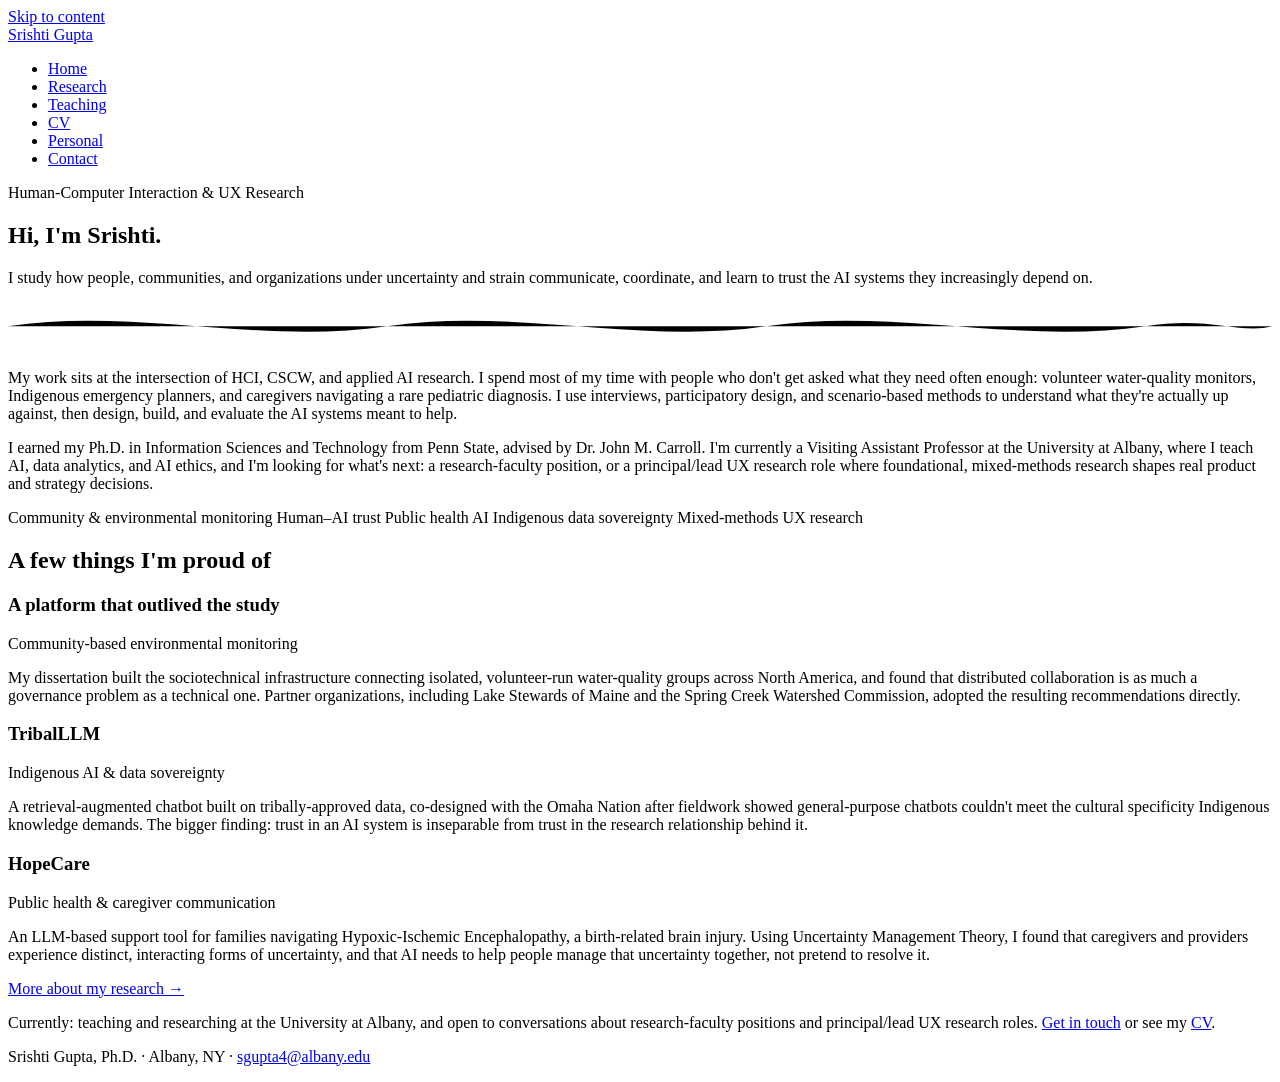
==== index.html @ f8d338bf "Add files via upload" ====
<!DOCTYPE html>
<html lang="en">
<head>
<meta charset="UTF-8">
<meta name="viewport" content="width=device-width, initial-scale=1.0">
<title>Srishti Gupta — Human-Computer Interaction Researcher</title>
<meta name="description" content="Srishti Gupta, Ph.D. — researcher studying how communities and organizations build trust and coordinate with AI under uncertainty.">
<link rel="preconnect" href="https://fonts.googleapis.com">
<link rel="preconnect" href="https://fonts.gstatic.com" crossorigin>
<link href="https://fonts.googleapis.com/css2?family=Fraunces:opsz,wght@9..144,500;9..144,700&family=Source+Serif+4:opsz,wght@8..60,400;8..60,600&family=Source+Sans+3:wght@400;600;700&display=swap" rel="stylesheet">
<link rel="stylesheet" href="assets/style.css">
</head>
<body>
<a class="skip-link" href="#main">Skip to content</a>

<header class="site-header">
  <div class="wrap">
    <a class="site-title" href="index.html">Srishti Gupta</a>
    <nav class="site-nav" aria-label="Primary">
      <ul>
        <li><a href="index.html" aria-current="page">Home</a></li>
        <li><a href="research.html">Research</a></li>
        <li><a href="teaching.html">Teaching</a></li>
        <li><a href="cv.html">CV</a></li>
        <li><a href="personal.html">Personal</a></li>
        <li><a href="contact.html">Contact</a></li>
      </ul>
    </nav>
  </div>
</header>

<main id="main">
  <div class="wrap">

    <section class="hero">
      <p class="kicker">Human-Computer Interaction &amp; UX Research</p>
      <div class="hero-body">
        <div class="hero-text">
          <h1>Hi, I'm Srishti.</h1>
          <p class="lede">I study how people, communities, and organizations under uncertainty and strain communicate, coordinate, and learn to trust the AI systems they increasingly depend on.</p>
        </div>
        <div class="hero-photo">
          <img src="assets/photo.jpg" alt="Portrait of Srishti Gupta" onerror="this.closest('.hero-photo').style.display='none'">
        </div>
      </div>

      <svg class="river" viewBox="0 0 600 22" preserveAspectRatio="none" aria-hidden="true">
        <path d="M0,11 C60,2 120,20 180,11 C240,2 300,20 360,11 C420,2 480,20 540,11 C570,6 585,15 600,11"/>
      </svg>

      <p>My work sits at the intersection of HCI, CSCW, and applied AI research. I spend most of my time with people who don't get asked what they need often enough: volunteer water-quality monitors, Indigenous emergency planners, and caregivers navigating a rare pediatric diagnosis. I use interviews, participatory design, and scenario-based methods to understand what they're actually up against, then design, build, and evaluate the AI systems meant to help.</p>

      <p>I earned my Ph.D. in Information Sciences and Technology from Penn State, advised by Dr. John M. Carroll. I'm currently a Visiting Assistant Professor at the University at Albany, where I teach AI, data analytics, and AI ethics, and I'm looking for what's next: a research-faculty position, or a principal/lead UX research role where foundational, mixed-methods research shapes real product and strategy decisions.</p>

      <div class="tags" aria-label="Research areas">
        <span class="tag">Community &amp; environmental monitoring</span>
        <span class="tag">Human&ndash;AI trust</span>
        <span class="tag">Public health AI</span>
        <span class="tag">Indigenous data sovereignty</span>
        <span class="tag">Mixed-methods UX research</span>
      </div>
    </section>

    <section>
      <h2>A few things I'm proud of</h2>

      <div class="project">
        <h3>A platform that outlived the study</h3>
        <p class="meta">Community-based environmental monitoring</p>
        <p>My dissertation built the sociotechnical infrastructure connecting isolated, volunteer-run water-quality groups across North America, and found that distributed collaboration is as much a governance problem as a technical one. Partner organizations, including Lake Stewards of Maine and the Spring Creek Watershed Commission, adopted the resulting recommendations directly.</p>
      </div>

      <div class="project">
        <h3>TribalLLM</h3>
        <p class="meta">Indigenous AI &amp; data sovereignty</p>
        <p>A retrieval-augmented chatbot built on tribally-approved data, co-designed with the Omaha Nation after fieldwork showed general-purpose chatbots couldn't meet the cultural specificity Indigenous knowledge demands. The bigger finding: trust in an AI system is inseparable from trust in the research relationship behind it.</p>
      </div>

      <div class="project">
        <h3>HopeCare</h3>
        <p class="meta">Public health &amp; caregiver communication</p>
        <p>An LLM-based support tool for families navigating Hypoxic-Ischemic Encephalopathy, a birth-related brain injury. Using Uncertainty Management Theory, I found that caregivers and providers experience distinct, interacting forms of uncertainty, and that AI needs to help people manage that uncertainty together, not pretend to resolve it.</p>
      </div>

      <p><a href="research.html">More about my research →</a></p>
    </section>

    <section class="callout">
      <p style="margin:0;">Currently: teaching and researching at the University at Albany, and open to conversations about research-faculty positions and principal/lead UX research roles. <a href="contact.html">Get in touch</a> or see my <a href="cv.html">CV</a>.</p>
    </section>

  </div>
</main>

<footer class="site-footer">
  <div class="wrap">
    <p>Srishti Gupta, Ph.D. · Albany, NY · <a href="mailto:sgupta4@albany.edu">sgupta4@albany.edu</a></p>
  </div>
</footer>

</body>
</html>
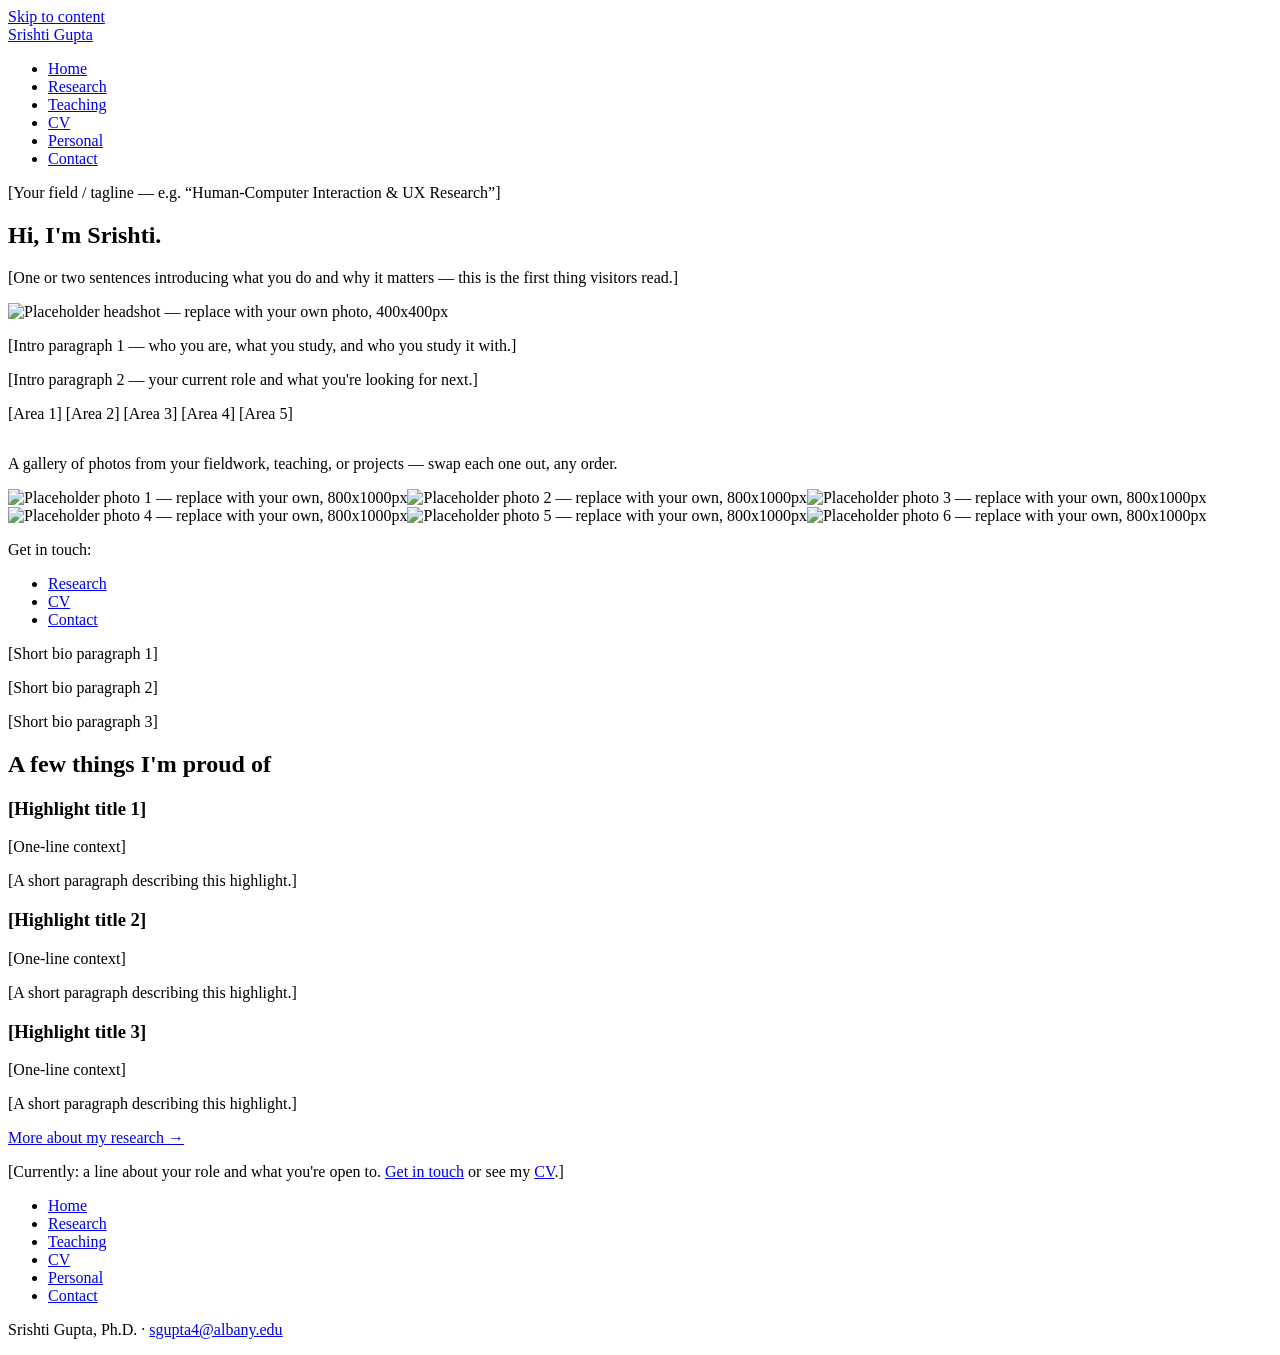
==== commit 49b78549: "Add files via upload" ====
--- a/index.html
+++ b/index.html
@@ -4,26 +4,26 @@
 <meta charset="UTF-8">
 <meta name="viewport" content="width=device-width, initial-scale=1.0">
 <title>Srishti Gupta — Human-Computer Interaction Researcher</title>
-<meta name="description" content="Srishti Gupta, Ph.D. — researcher studying how communities and organizations build trust and coordinate with AI under uncertainty.">
+<meta name="description" content="Srishti Gupta, Ph.D. — personal site.">
 <link rel="preconnect" href="https://fonts.googleapis.com">
 <link rel="preconnect" href="https://fonts.gstatic.com" crossorigin>
-<link href="https://fonts.googleapis.com/css2?family=Fraunces:opsz,wght@9..144,500;9..144,700&family=Source+Serif+4:opsz,wght@8..60,400;8..60,600&family=Source+Sans+3:wght@400;600;700&display=swap" rel="stylesheet">
+<link href="https://fonts.googleapis.com/css2?family=Newsreader:ital,wght@0,400;0,500;0,600;0,700;1,400;1,500;1,600&display=swap" rel="stylesheet">
 <link rel="stylesheet" href="assets/style.css">
 </head>
 <body>
 <a class="skip-link" href="#main">Skip to content</a>
 
 <header class="site-header">
-  <div class="wrap">
+  <div class="wrap-wide">
     <a class="site-title" href="index.html">Srishti Gupta</a>
     <nav class="site-nav" aria-label="Primary">
       <ul>
         <li><a href="index.html" aria-current="page">Home</a></li>
-        <li><a href="research.html">Research</a></li>
-        <li><a href="teaching.html">Teaching</a></li>
-        <li><a href="cv.html">CV</a></li>
-        <li><a href="personal.html">Personal</a></li>
-        <li><a href="contact.html">Contact</a></li>
+        <li><a href="research.html" >Research</a></li>
+        <li><a href="teaching.html" >Teaching</a></li>
+        <li><a href="cv.html" >CV</a></li>
+        <li><a href="personal.html" >Personal</a></li>
+        <li><a href="contact.html" >Contact</a></li>
       </ul>
     </nav>
   </div>
@@ -32,70 +32,103 @@
 <main id="main">
   <div class="wrap">
 
-    <section class="hero">
-      <p class="kicker">Human-Computer Interaction &amp; UX Research</p>
-      <div class="hero-body">
-        <div class="hero-text">
-          <h1>Hi, I'm Srishti.</h1>
-          <p class="lede">I study how people, communities, and organizations under uncertainty and strain communicate, coordinate, and learn to trust the AI systems they increasingly depend on.</p>
-        </div>
-        <div class="hero-photo">
-          <img src="assets/photo.jpg" alt="Portrait of Srishti Gupta" onerror="this.closest('.hero-photo').style.display='none'">
-        </div>
-      </div>
+<section class="hero">
+  <p class="kicker placeholder-text">[Your field / tagline &mdash; e.g. &ldquo;Human-Computer Interaction &amp; UX Research&rdquo;]</p>
+  <div class="hero-body">
+    <div class="hero-text">
+      <h1>Hi, I'm Srishti.</h1>
+      <p class="lede placeholder-text">[One or two sentences introducing what you do and why it matters &mdash; this is the first thing visitors read.]</p>
+    </div>
+    <div class="hero-photo">
+      <img src="assets/images/placeholder-headshot.jpg" width="148" height="148" alt="Placeholder headshot — replace with your own photo, 400x400px" style="width:100%;height:100%;object-fit:cover;">
+    </div>
+  </div>
+</section>
 
-      <svg class="river" viewBox="0 0 600 22" preserveAspectRatio="none" aria-hidden="true">
-        <path d="M0,11 C60,2 120,20 180,11 C240,2 300,20 360,11 C420,2 480,20 540,11 C570,6 585,15 600,11"/>
-      </svg>
+<section>
+  <p class="placeholder-text">[Intro paragraph 1 &mdash; who you are, what you study, and who you study it with.]</p>
+  <p class="placeholder-text">[Intro paragraph 2 &mdash; your current role and what you're looking for next.]</p>
 
-      <p>My work sits at the intersection of HCI, CSCW, and applied AI research. I spend most of my time with people who don't get asked what they need often enough: volunteer water-quality monitors, Indigenous emergency planners, and caregivers navigating a rare pediatric diagnosis. I use interviews, participatory design, and scenario-based methods to understand what they're actually up against, then design, build, and evaluate the AI systems meant to help.</p>
+  <div class="tags" aria-label="Research areas">
+    <span class="tag">[Area 1]</span>
+    <span class="tag">[Area 2]</span>
+    <span class="tag">[Area 3]</span>
+    <span class="tag">[Area 4]</span>
+    <span class="tag">[Area 5]</span>
+  </div>
+</section>
 
-      <p>I earned my Ph.D. in Information Sciences and Technology from Penn State, advised by Dr. John M. Carroll. I'm currently a Visiting Assistant Professor at the University at Albany, where I teach AI, data analytics, and AI ethics, and I'm looking for what's next: a research-faculty position, or a principal/lead UX research role where foundational, mixed-methods research shapes real product and strategy decisions.</p>
+<section>
+  <p class="placeholder-text" style="margin-top:2rem;">A gallery of photos from your fieldwork, teaching, or projects &mdash; swap each one out, any order.</p>
+  <div class="gallery">
+    <img src="assets/images/placeholder-gallery-1.jpg" width="800" height="1000" alt="Placeholder photo 1 — replace with your own, 800x1000px"><img src="assets/images/placeholder-gallery-2.jpg" width="800" height="1000" alt="Placeholder photo 2 — replace with your own, 800x1000px"><img src="assets/images/placeholder-gallery-3.jpg" width="800" height="1000" alt="Placeholder photo 3 — replace with your own, 800x1000px"><img src="assets/images/placeholder-gallery-4.jpg" width="800" height="1000" alt="Placeholder photo 4 — replace with your own, 800x1000px"><img src="assets/images/placeholder-gallery-5.jpg" width="800" height="1000" alt="Placeholder photo 5 — replace with your own, 800x1000px"><img src="assets/images/placeholder-gallery-6.jpg" width="800" height="1000" alt="Placeholder photo 6 — replace with your own, 800x1000px">
+  </div>
+</section>
 
-      <div class="tags" aria-label="Research areas">
-        <span class="tag">Community &amp; environmental monitoring</span>
-        <span class="tag">Human&ndash;AI trust</span>
-        <span class="tag">Public health AI</span>
-        <span class="tag">Indigenous data sovereignty</span>
-        <span class="tag">Mixed-methods UX research</span>
-      </div>
-    </section>
+<section class="split">
+  <div>
+    <p class="label">Get in touch:</p>
+    <nav aria-label="Quick links">
+      <ul>
+        <li><a href="research.html">Research</a></li>
+        <li><a href="cv.html">CV</a></li>
+        <li><a href="contact.html">Contact</a></li>
+      </ul>
+    </nav>
+  </div>
+  <div>
+    <p class="placeholder-text">[Short bio paragraph 1]</p>
+    <p class="placeholder-text">[Short bio paragraph 2]</p>
+    <p class="placeholder-text">[Short bio paragraph 3]</p>
+  </div>
+</section>
 
-    <section>
-      <h2>A few things I'm proud of</h2>
+<section>
+  <h2>A few things I'm proud of</h2>
 
-      <div class="project">
-        <h3>A platform that outlived the study</h3>
-        <p class="meta">Community-based environmental monitoring</p>
-        <p>My dissertation built the sociotechnical infrastructure connecting isolated, volunteer-run water-quality groups across North America, and found that distributed collaboration is as much a governance problem as a technical one. Partner organizations, including Lake Stewards of Maine and the Spring Creek Watershed Commission, adopted the resulting recommendations directly.</p>
-      </div>
+  <div class="project">
+    <h3 class="placeholder-text">[Highlight title 1]</h3>
+    <p class="meta placeholder-text">[One-line context]</p>
+    <p class="placeholder-text">[A short paragraph describing this highlight.]</p>
+  </div>
 
-      <div class="project">
-        <h3>TribalLLM</h3>
-        <p class="meta">Indigenous AI &amp; data sovereignty</p>
-        <p>A retrieval-augmented chatbot built on tribally-approved data, co-designed with the Omaha Nation after fieldwork showed general-purpose chatbots couldn't meet the cultural specificity Indigenous knowledge demands. The bigger finding: trust in an AI system is inseparable from trust in the research relationship behind it.</p>
-      </div>
+  <div class="project">
+    <h3 class="placeholder-text">[Highlight title 2]</h3>
+    <p class="meta placeholder-text">[One-line context]</p>
+    <p class="placeholder-text">[A short paragraph describing this highlight.]</p>
+  </div>
 
-      <div class="project">
-        <h3>HopeCare</h3>
-        <p class="meta">Public health &amp; caregiver communication</p>
-        <p>An LLM-based support tool for families navigating Hypoxic-Ischemic Encephalopathy, a birth-related brain injury. Using Uncertainty Management Theory, I found that caregivers and providers experience distinct, interacting forms of uncertainty, and that AI needs to help people manage that uncertainty together, not pretend to resolve it.</p>
-      </div>
+  <div class="project">
+    <h3 class="placeholder-text">[Highlight title 3]</h3>
+    <p class="meta placeholder-text">[One-line context]</p>
+    <p class="placeholder-text">[A short paragraph describing this highlight.]</p>
+  </div>
 
-      <p><a href="research.html">More about my research →</a></p>
-    </section>
+  <p><a href="research.html">More about my research &rarr;</a></p>
+</section>
 
-    <section class="callout">
-      <p style="margin:0;">Currently: teaching and researching at the University at Albany, and open to conversations about research-faculty positions and principal/lead UX research roles. <a href="contact.html">Get in touch</a> or see my <a href="cv.html">CV</a>.</p>
-    </section>
+<section class="callout">
+  <p class="placeholder-text" style="margin:0;">[Currently: a line about your role and what you're open to. <a href="contact.html">Get in touch</a> or see my <a href="cv.html">CV</a>.]</p>
+</section>
 
   </div>
 </main>
 
 <footer class="site-footer">
-  <div class="wrap">
-    <p>Srishti Gupta, Ph.D. · Albany, NY · <a href="mailto:sgupta4@albany.edu">sgupta4@albany.edu</a></p>
+  <div class="wrap-wide">
+    <nav aria-label="Footer">
+      <ul>
+        <li><a href="index.html">Home</a></li>
+        <li><a href="research.html">Research</a></li>
+        <li><a href="teaching.html">Teaching</a></li>
+        <li><a href="cv.html">CV</a></li>
+        <li><a href="personal.html">Personal</a></li>
+        <li><a href="contact.html">Contact</a></li>
+      </ul>
+    </nav>
+    <p class="credit">Srishti Gupta, Ph.D. &middot; <a href="mailto:sgupta4@albany.edu">sgupta4@albany.edu</a></p>
   </div>
+  <div class="stripe" aria-hidden="true"><span></span><span></span><span></span><span></span><span></span><span></span></div>
 </footer>
 
 </body>
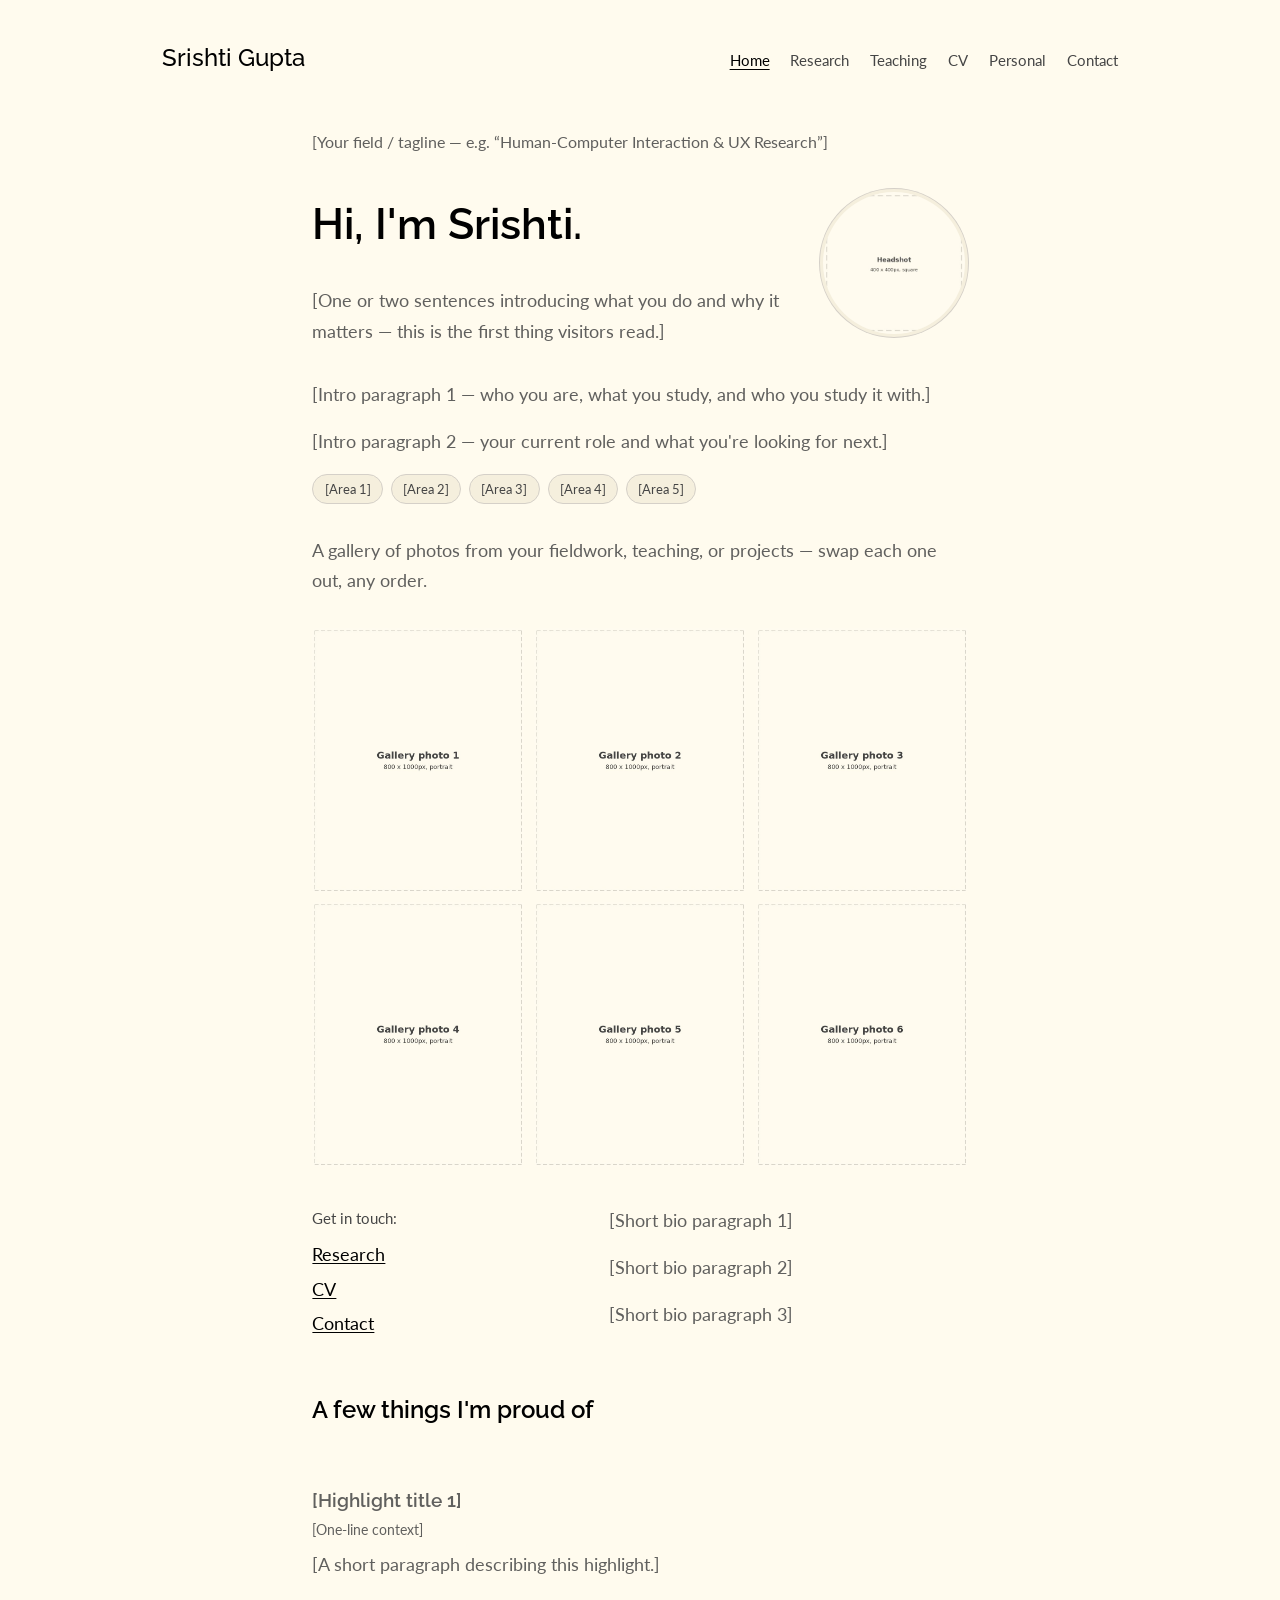
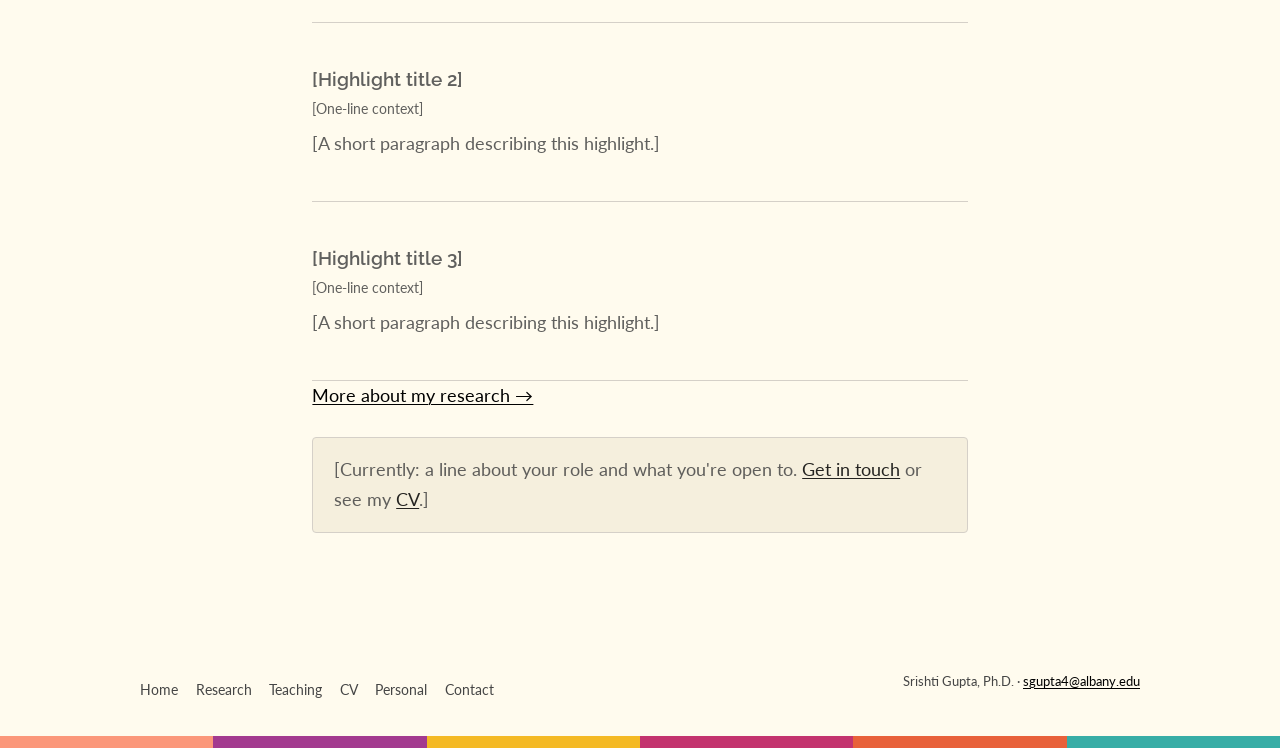
==== commit 7f97c268: "Add files via upload" ====
--- a/index.html
+++ b/index.html
@@ -7,7 +7,7 @@
 <meta name="description" content="Srishti Gupta, Ph.D. — personal site.">
 <link rel="preconnect" href="https://fonts.googleapis.com">
 <link rel="preconnect" href="https://fonts.gstatic.com" crossorigin>
-<link href="https://fonts.googleapis.com/css2?family=Newsreader:ital,wght@0,400;0,500;0,600;0,700;1,400;1,500;1,600&display=swap" rel="stylesheet">
+<link href="https://fonts.googleapis.com/css2?family=Lato:wght@400;700&family=Raleway:wght@500;600;700&display=swap" rel="stylesheet">
 <link rel="stylesheet" href="assets/style.css">
 </head>
 <body>
--- a/assets/style.css
+++ b/assets/style.css
@@ -0,0 +1,284 @@
+/* ---------------------------------------------------------
+   Srishti Gupta — personal site
+   Styled after the "Kigen" WordPress.com theme:
+   cream background, black/charcoal ink, Newsreader serif,
+   a narrow reading column, and a six-color striped rule
+   as the signature footer flourish.
+--------------------------------------------------------- */
+
+:root {
+  --cream: #fffbee;
+  --cream-raised: #f5efdd;
+  --ink: #454545;
+  --black: #000000;
+  --tan: #d5d0c8;
+  --focus: #a33a8f;
+  --content-width: 700px;
+  --wide-width: 1000px;
+}
+
+@media (prefers-color-scheme: dark) {
+  :root {
+    --cream: #1c1a15;
+    --cream-raised: #26221b;
+    --ink: #d9d3c4;
+    --black: #fdf8ec;
+    --tan: #47412f;
+    --focus: #e08fce;
+  }
+}
+
+* { box-sizing: border-box; }
+html { scroll-behavior: smooth; }
+
+body {
+  margin: 0;
+  background: var(--cream);
+  color: var(--ink);
+  font-family: "Lato", Arial, Helvetica, sans-serif;
+  font-size: 18px;
+  line-height: 1.65;
+  -webkit-font-smoothing: antialiased;
+}
+
+a { color: var(--black); text-decoration-underline; text-decoration-thickness: 0.5px; text-underline-offset: 2px; }
+a:hover { color: var(--focus); }
+a:focus-visible, button:focus-visible {
+  outline: 3px solid var(--focus);
+  outline-offset: 2px;
+}
+
+.skip-link {
+  position: absolute;
+  left: -9999px;
+  top: 0;
+  background: var(--black);
+  color: var(--cream);
+  padding: 0.6rem 1rem;
+  z-index: 100;
+}
+.skip-link:focus { left: 1rem; top: 1rem; }
+
+h1, h2, h3, h4 {
+  font-family: "Raleway", Arial, Helvetica, sans-serif;
+  font-weight: 600;
+  color: var(--black);
+  line-height: 1.2;
+}
+
+h1 { font-size: clamp(2rem, 5vw, 2.7rem); font-weight: 600; }
+h2 { font-size: 1.5rem; margin-top: 3rem; font-weight: 600; }
+h3 { font-size: 1.2rem; margin-bottom: 0.3rem; font-weight: 600; }
+
+p { margin: 0 0 1.1rem; }
+
+.wrap { max-width: var(--content-width); margin: 0 auto; padding: 0 1.4rem; }
+.wrap-wide { max-width: var(--wide-width); margin: 0 auto; padding: 0 1.4rem; }
+
+/* ---------- Header ---------- */
+header.site-header { padding: 2.4rem 0 1.6rem; }
+.site-header .wrap-wide {
+  display: flex;
+  align-items: baseline;
+  justify-content: space-between;
+  flex-wrap: wrap;
+  gap: 0.6rem 1.4rem;
+}
+.site-title {
+  font-family: "Raleway", Arial, Helvetica, sans-serif;
+  font-weight: 500;
+  font-size: 1.5rem;
+  text-decoration: none;
+  color: var(--black);
+}
+.site-title:hover { color: var(--focus); }
+
+nav.site-nav { font-size: 0.95rem; }
+nav.site-nav ul {
+  list-style: none;
+  display: flex;
+  flex-wrap: wrap;
+  gap: 1.3rem;
+  margin: 0;
+  padding: 0;
+}
+nav.site-nav a {
+  text-decoration: none;
+  color: var(--ink);
+}
+nav.site-nav a:hover,
+nav.site-nav a[aria-current="page"] {
+  color: var(--black);
+  text-decoration: underline;
+  text-decoration-thickness: 0.5px;
+  text-underline-offset: 3px;
+}
+
+/* ---------- Hero ---------- */
+.hero { padding: 1.6rem 0 1rem; }
+.hero .kicker {
+  font-size: 1rem;
+  color: var(--ink);
+  margin-bottom: 0.4rem;
+}
+.hero-body { display: flex; gap: 2rem; align-items: center; flex-wrap: wrap-reverse; }
+.hero-text { flex: 1 1 380px; }
+.hero-photo {
+  flex: 0 0 auto;
+  width: 148px; height: 148px;
+  border-radius: 50%;
+  overflow: hidden;
+  border: 3px solid var(--cream-raised);
+  box-shadow: 0 0 0 1px var(--tan);
+  background: var(--cream-raised);
+}
+.hero-photo img { width: 100%; height: 100%; object-fit: cover; display: block; }
+.lede { font-size: 1.15rem; color: var(--ink); }
+
+/* ---------- Placeholder callouts ---------- */
+.placeholder-text {
+  color: var(--ink);
+  opacity: 0.85;
+}
+.placeholder-img {
+  display: block;
+  width: 100%;
+  height: auto;
+  border-radius: 4px;
+}
+figure.ph {
+  margin: 1.6rem 0;
+}
+figure.ph figcaption {
+  font-size: 0.85rem;
+  color: var(--ink);
+  margin-top: 0.4rem;
+  opacity: 0.8;
+}
+
+/* ---------- Image gallery (home page, Kigen signature) ---------- */
+.gallery {
+  display: grid;
+  grid-template-columns: repeat(3, 1fr);
+  gap: 0.6rem;
+  margin: 2rem 0;
+}
+.gallery img { width: 100%; height: 100%; object-fit: cover; display: block; border-radius: 3px; }
+@media (max-width: 640px) {
+  .gallery { grid-template-columns: repeat(2, 1fr); }
+}
+
+/* ---------- Two-column "get in touch / bio" block ---------- */
+.split {
+  display: grid;
+  grid-template-columns: 1fr 1.4fr;
+  gap: 2.5rem;
+  margin: 2.4rem 0;
+}
+@media (max-width: 640px) {
+  .split { grid-template-columns: 1fr; }
+}
+.split .label { font-size: 0.95rem; margin-bottom: 0.6rem; }
+.split nav ul { list-style: none; margin: 0; padding: 0; }
+.split nav li { margin-bottom: 0.3rem; }
+
+/* ---------- Sections / cards ---------- */
+main { padding-bottom: 3rem; }
+
+.tags { display: flex; flex-wrap: wrap; gap: 0.5rem; margin: 1rem 0 0.4rem; }
+.tag {
+  font-size: 0.82rem;
+  color: var(--ink);
+  background: var(--cream-raised);
+  border: 1px solid var(--tan);
+  padding: 0.2rem 0.7rem;
+  border-radius: 999px;
+}
+
+.project { padding: 1.6rem 0; border-bottom: 1px solid var(--tan); }
+.project:last-child { border-bottom: none; }
+.project h3 { margin-bottom: 0.35rem; }
+.project .meta { font-size: 0.9rem; color: var(--ink); margin-bottom: 0.5rem; }
+
+.paper-links { list-style: none; padding: 0; margin: 0.7rem 0 0; font-size: 0.92rem; }
+.paper-links li { padding: 0.35rem 0; color: var(--ink); }
+.paper-links .venue { color: var(--ink); opacity: 0.75; }
+
+.callout {
+  background: var(--cream-raised);
+  border: 1px solid var(--tan);
+  padding: 1.1rem 1.3rem;
+  border-radius: 4px;
+  margin: 1.6rem 0;
+}
+
+.btn {
+  display: inline-block;
+  font-weight: 600;
+  font-size: 0.95rem;
+  text-decoration: none;
+  color: var(--cream);
+  background: var(--black);
+  padding: 0.6rem 1.3rem;
+  border-radius: 3px;
+  border: 1px solid var(--black);
+}
+.btn:hover { background: var(--focus); border-color: var(--focus); color: var(--cream); }
+.btn.secondary { background: transparent; color: var(--black); border: 1px solid var(--black); }
+.btn.secondary:hover { color: var(--cream); background: var(--black); }
+
+.timeline-item {
+  display: grid;
+  grid-template-columns: 140px 1fr;
+  gap: 0.4rem 1.2rem;
+  padding: 1rem 0;
+  border-bottom: 1px solid var(--tan);
+}
+.timeline-item:last-child { border-bottom: none; }
+.timeline-item .when { font-size: 0.88rem; color: var(--ink); }
+@media (max-width: 540px) { .timeline-item { grid-template-columns: 1fr; } }
+
+/* ---------- Footer ---------- */
+footer.site-footer { padding: 2.4rem 0 0; }
+footer.site-footer .wrap-wide {
+  display: flex;
+  justify-content: space-between;
+  align-items: center;
+  flex-wrap: wrap;
+  gap: 0.6rem 1.4rem;
+  padding: 1.6rem 0;
+}
+footer.site-footer nav ul {
+  list-style: none;
+  display: flex;
+  flex-wrap: wrap;
+  gap: 1.1rem;
+  margin: 0; padding: 0;
+  font-size: 0.85rem;
+}
+footer.site-footer nav a { color: var(--ink); text-decoration: none; }
+footer.site-footer nav a:hover { color: var(--black); text-decoration: underline; }
+footer.site-footer .credit { font-size: 0.82rem; color: var(--ink); }
+
+.stripe {
+  display: flex;
+  width: 100%;
+  height: 12px;
+}
+.stripe span { flex: 1 1 0; height: 100%; }
+.stripe span:nth-child(1) { background: #fb977a; }
+.stripe span:nth-child(2) { background: #a33a8f; }
+.stripe span:nth-child(3) { background: #f4b924; }
+.stripe span:nth-child(4) { background: #c3336e; }
+.stripe span:nth-child(5) { background: #e8613a; }
+.stripe span:nth-child(6) { background: #38ada6; }
+
+.scaffold-note {
+  background: var(--cream-raised);
+  border: 1px dashed var(--tan);
+  padding: 0.9rem 1.1rem;
+  border-radius: 4px;
+  font-size: 0.92rem;
+  color: var(--ink);
+  margin-bottom: 2rem;
+}
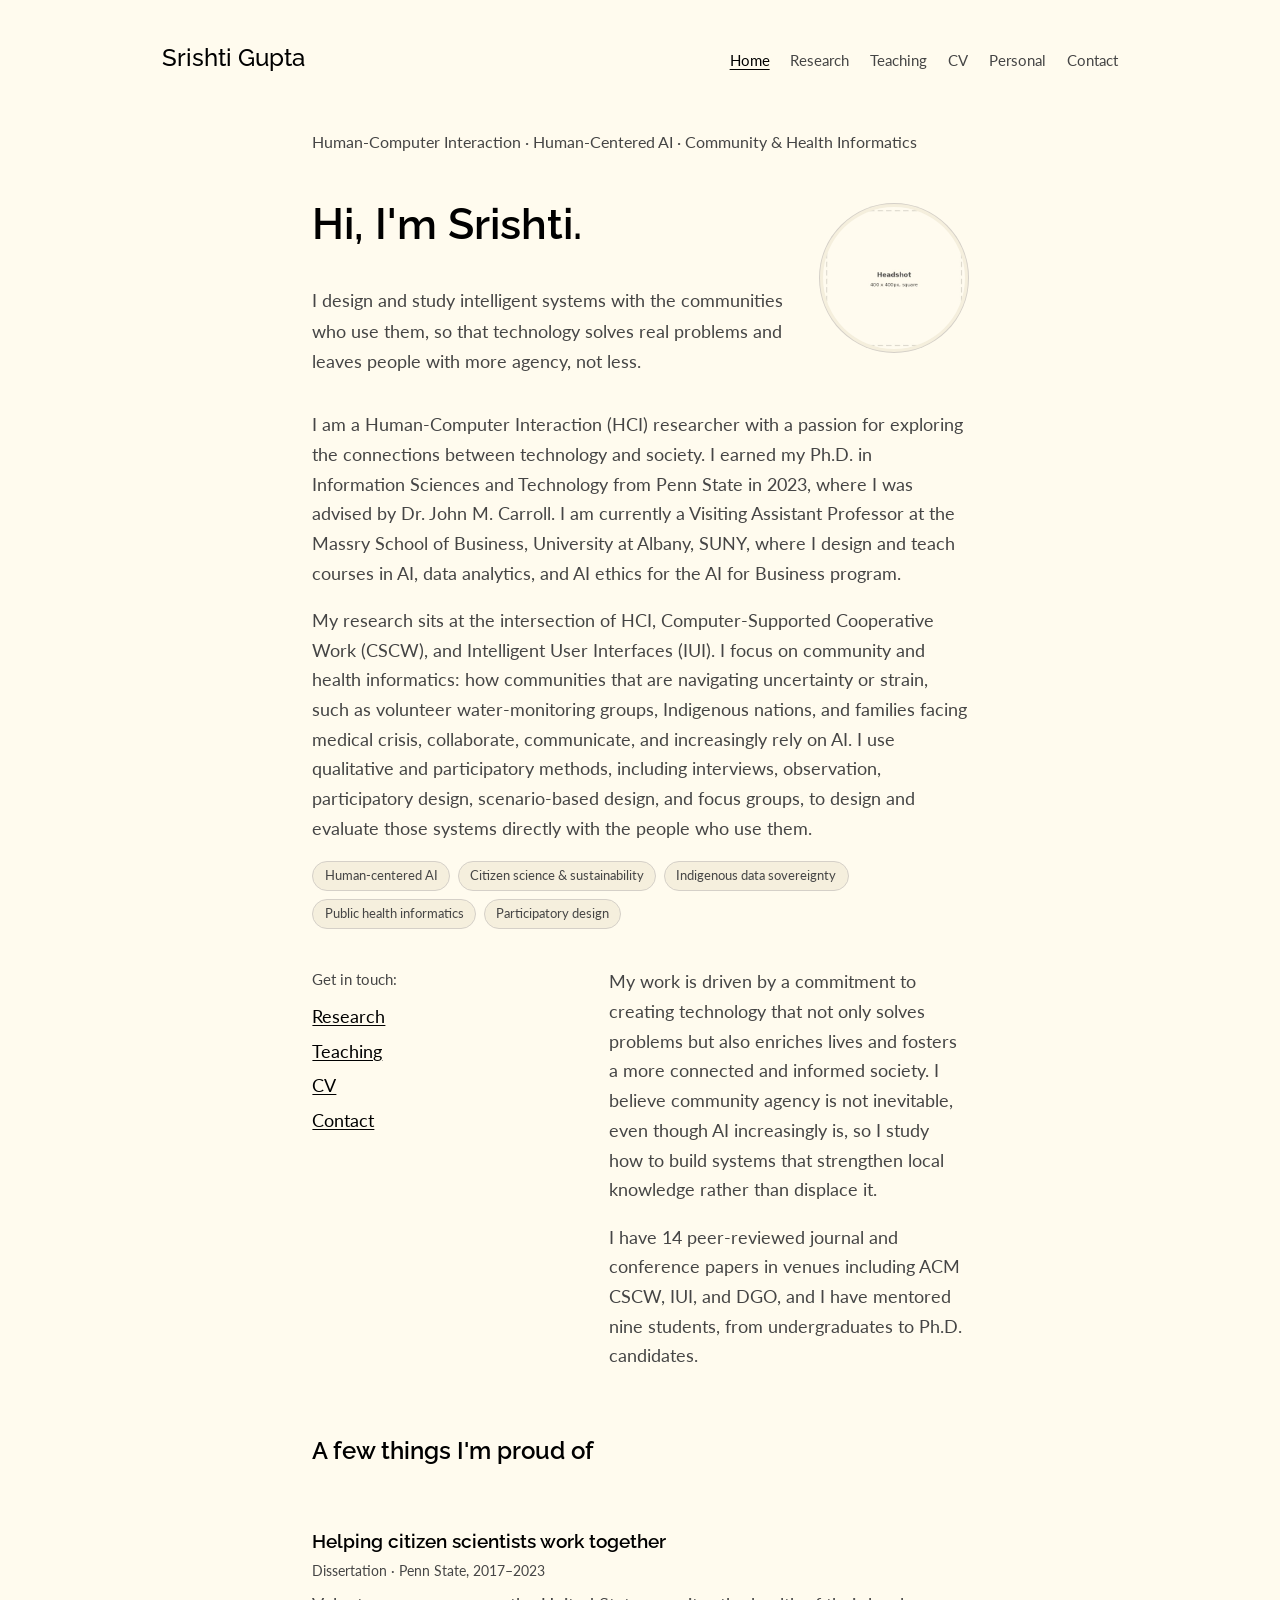
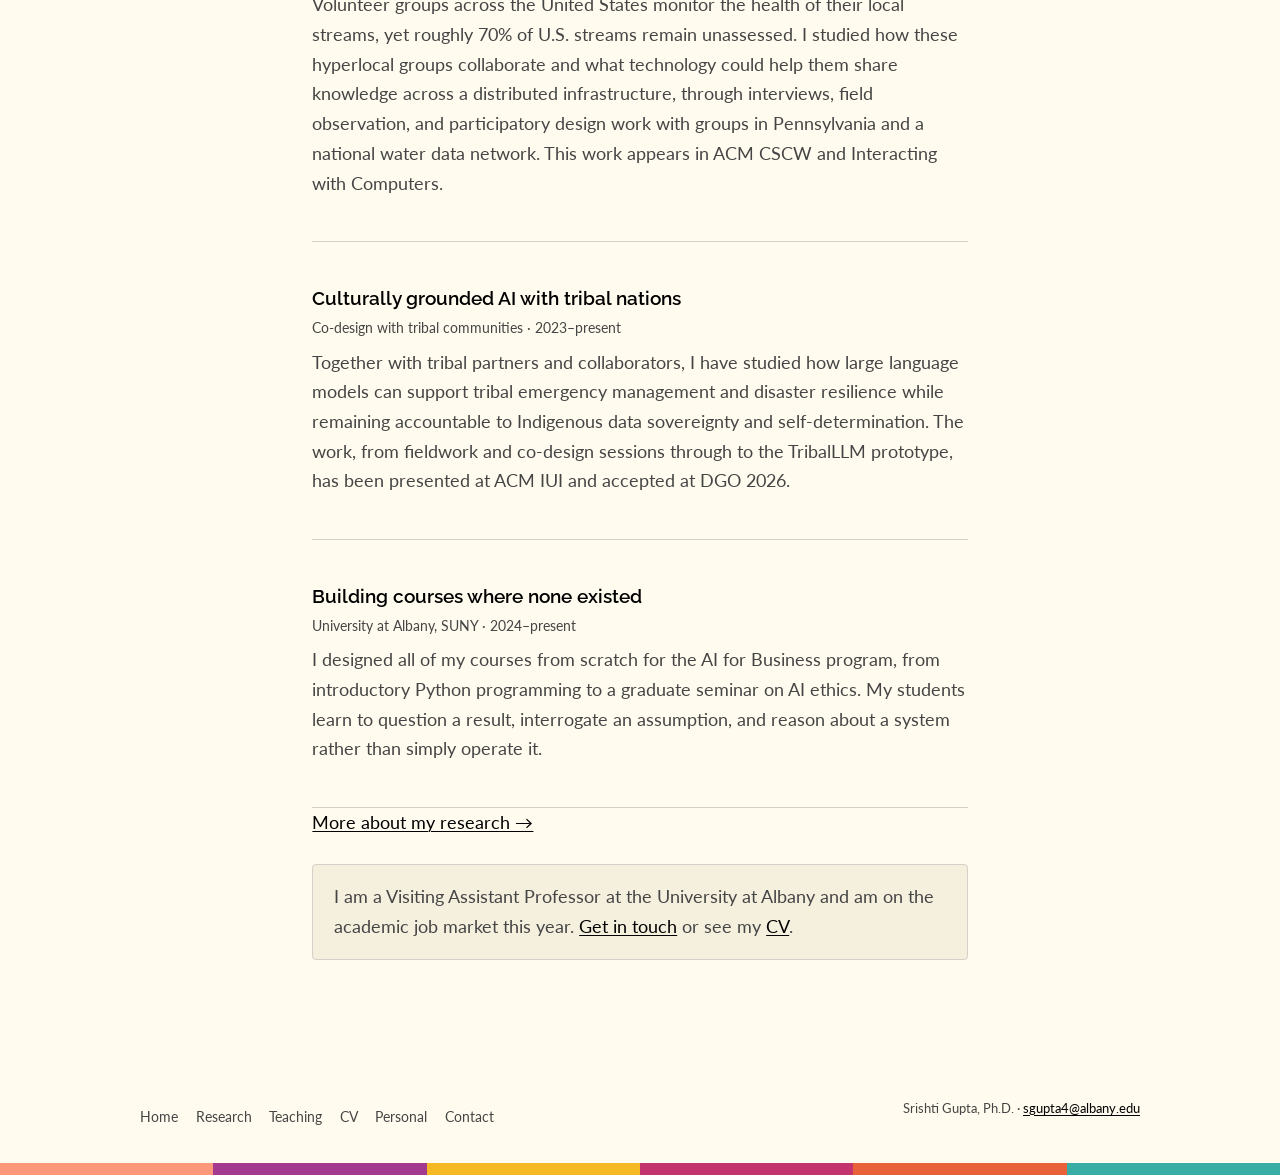
==== commit 44900bdc: "Add files via upload" ====
--- a/index.html
+++ b/index.html
@@ -4,7 +4,7 @@
 <meta charset="UTF-8">
 <meta name="viewport" content="width=device-width, initial-scale=1.0">
 <title>Srishti Gupta — Human-Computer Interaction Researcher</title>
-<meta name="description" content="Srishti Gupta, Ph.D. — personal site.">
+<meta name="description" content="Srishti Gupta, Ph.D. — HCI and human-centered AI researcher studying community and health informatics; Visiting Assistant Professor, University at Albany, SUNY.">
 <link rel="preconnect" href="https://fonts.googleapis.com">
 <link rel="preconnect" href="https://fonts.gstatic.com" crossorigin>
 <link href="https://fonts.googleapis.com/css2?family=Lato:wght@400;700&family=Raleway:wght@500;600;700&display=swap" rel="stylesheet">
@@ -33,35 +33,28 @@
   <div class="wrap">
 
 <section class="hero">
-  <p class="kicker placeholder-text">[Your field / tagline &mdash; e.g. &ldquo;Human-Computer Interaction &amp; UX Research&rdquo;]</p>
+  <p class="kicker">Human-Computer Interaction &middot; Human-Centered AI &middot; Community &amp; Health Informatics</p>
   <div class="hero-body">
     <div class="hero-text">
       <h1>Hi, I'm Srishti.</h1>
-      <p class="lede placeholder-text">[One or two sentences introducing what you do and why it matters &mdash; this is the first thing visitors read.]</p>
+      <p class="lede">I design and study intelligent systems with the communities who use them, so that technology solves real problems and leaves people with more agency, not less.</p>
     </div>
     <div class="hero-photo">
-      <img src="assets/images/placeholder-headshot.jpg" width="148" height="148" alt="Placeholder headshot — replace with your own photo, 400x400px" style="width:100%;height:100%;object-fit:cover;">
+      <img src="assets/images/placeholder-headshot.jpg" width="148" height="148" alt="Srishti Gupta" style="width:100%;height:100%;object-fit:cover;">
     </div>
   </div>
 </section>
 
 <section>
-  <p class="placeholder-text">[Intro paragraph 1 &mdash; who you are, what you study, and who you study it with.]</p>
-  <p class="placeholder-text">[Intro paragraph 2 &mdash; your current role and what you're looking for next.]</p>
+  <p>I am a Human-Computer Interaction (HCI) researcher with a passion for exploring the connections between technology and society. I earned my Ph.D. in Information Sciences and Technology from Penn State in 2023, where I was advised by Dr. John M. Carroll. I am currently a Visiting Assistant Professor at the Massry School of Business, University at Albany, SUNY, where I design and teach courses in AI, data analytics, and AI ethics for the AI for Business program.</p>
+  <p>My research sits at the intersection of HCI, Computer-Supported Cooperative Work (CSCW), and Intelligent User Interfaces (IUI). I focus on community and health informatics: how communities that are navigating uncertainty or strain, such as volunteer water-monitoring groups, Indigenous nations, and families facing medical crisis, collaborate, communicate, and increasingly rely on AI. I use qualitative and participatory methods, including interviews, observation, participatory design, scenario-based design, and focus groups, to design and evaluate those systems directly with the people who use them.</p>
 
   <div class="tags" aria-label="Research areas">
-    <span class="tag">[Area 1]</span>
-    <span class="tag">[Area 2]</span>
-    <span class="tag">[Area 3]</span>
-    <span class="tag">[Area 4]</span>
-    <span class="tag">[Area 5]</span>
-  </div>
-</section>
-
-<section>
-  <p class="placeholder-text" style="margin-top:2rem;">A gallery of photos from your fieldwork, teaching, or projects &mdash; swap each one out, any order.</p>
-  <div class="gallery">
-    <img src="assets/images/placeholder-gallery-1.jpg" width="800" height="1000" alt="Placeholder photo 1 — replace with your own, 800x1000px"><img src="assets/images/placeholder-gallery-2.jpg" width="800" height="1000" alt="Placeholder photo 2 — replace with your own, 800x1000px"><img src="assets/images/placeholder-gallery-3.jpg" width="800" height="1000" alt="Placeholder photo 3 — replace with your own, 800x1000px"><img src="assets/images/placeholder-gallery-4.jpg" width="800" height="1000" alt="Placeholder photo 4 — replace with your own, 800x1000px"><img src="assets/images/placeholder-gallery-5.jpg" width="800" height="1000" alt="Placeholder photo 5 — replace with your own, 800x1000px"><img src="assets/images/placeholder-gallery-6.jpg" width="800" height="1000" alt="Placeholder photo 6 — replace with your own, 800x1000px">
+    <span class="tag">Human-centered AI</span>
+    <span class="tag">Citizen science &amp; sustainability</span>
+    <span class="tag">Indigenous data sovereignty</span>
+    <span class="tag">Public health informatics</span>
+    <span class="tag">Participatory design</span>
   </div>
 </section>
 
@@ -71,15 +64,15 @@
     <nav aria-label="Quick links">
       <ul>
         <li><a href="research.html">Research</a></li>
+        <li><a href="teaching.html">Teaching</a></li>
         <li><a href="cv.html">CV</a></li>
         <li><a href="contact.html">Contact</a></li>
       </ul>
     </nav>
   </div>
   <div>
-    <p class="placeholder-text">[Short bio paragraph 1]</p>
-    <p class="placeholder-text">[Short bio paragraph 2]</p>
-    <p class="placeholder-text">[Short bio paragraph 3]</p>
+    <p>My work is driven by a commitment to creating technology that not only solves problems but also enriches lives and fosters a more connected and informed society. I believe community agency is not inevitable, even though AI increasingly is, so I study how to build systems that strengthen local knowledge rather than displace it.</p>
+    <p>I have 14 peer-reviewed journal and conference papers in venues including ACM CSCW, IUI, and DGO, and I have mentored nine students, from undergraduates to Ph.D. candidates.</p>
   </div>
 </section>
 
@@ -87,28 +80,28 @@
   <h2>A few things I'm proud of</h2>
 
   <div class="project">
-    <h3 class="placeholder-text">[Highlight title 1]</h3>
-    <p class="meta placeholder-text">[One-line context]</p>
-    <p class="placeholder-text">[A short paragraph describing this highlight.]</p>
+    <h3>Helping citizen scientists work together</h3>
+    <p class="meta">Dissertation &middot; Penn State, 2017&ndash;2023</p>
+    <p>Volunteer groups across the United States monitor the health of their local streams, yet roughly 70% of U.S. streams remain unassessed. I studied how these hyperlocal groups collaborate and what technology could help them share knowledge across a distributed infrastructure, through interviews, field observation, and participatory design work with groups in Pennsylvania and a national water data network. This work appears in ACM CSCW and Interacting with Computers.</p>
   </div>
 
   <div class="project">
-    <h3 class="placeholder-text">[Highlight title 2]</h3>
-    <p class="meta placeholder-text">[One-line context]</p>
-    <p class="placeholder-text">[A short paragraph describing this highlight.]</p>
+    <h3>Culturally grounded AI with tribal nations</h3>
+    <p class="meta">Co-design with tribal communities &middot; 2023&ndash;present</p>
+    <p>Together with tribal partners and collaborators, I have studied how large language models can support tribal emergency management and disaster resilience while remaining accountable to Indigenous data sovereignty and self-determination. The work, from fieldwork and co-design sessions through to the TribalLLM prototype, has been presented at ACM IUI and accepted at DGO 2026.</p>
   </div>
 
   <div class="project">
-    <h3 class="placeholder-text">[Highlight title 3]</h3>
-    <p class="meta placeholder-text">[One-line context]</p>
-    <p class="placeholder-text">[A short paragraph describing this highlight.]</p>
+    <h3>Building courses where none existed</h3>
+    <p class="meta">University at Albany, SUNY &middot; 2024&ndash;present</p>
+    <p>I designed all of my courses from scratch for the AI for Business program, from introductory Python programming to a graduate seminar on AI ethics. My students learn to question a result, interrogate an assumption, and reason about a system rather than simply operate it.</p>
   </div>
 
   <p><a href="research.html">More about my research &rarr;</a></p>
 </section>
 
 <section class="callout">
-  <p class="placeholder-text" style="margin:0;">[Currently: a line about your role and what you're open to. <a href="contact.html">Get in touch</a> or see my <a href="cv.html">CV</a>.]</p>
+  <p style="margin:0;">I am a Visiting Assistant Professor at the University at Albany and am on the academic job market this year. <a href="contact.html">Get in touch</a> or see my <a href="cv.html">CV</a>.</p>
 </section>
 
   </div>
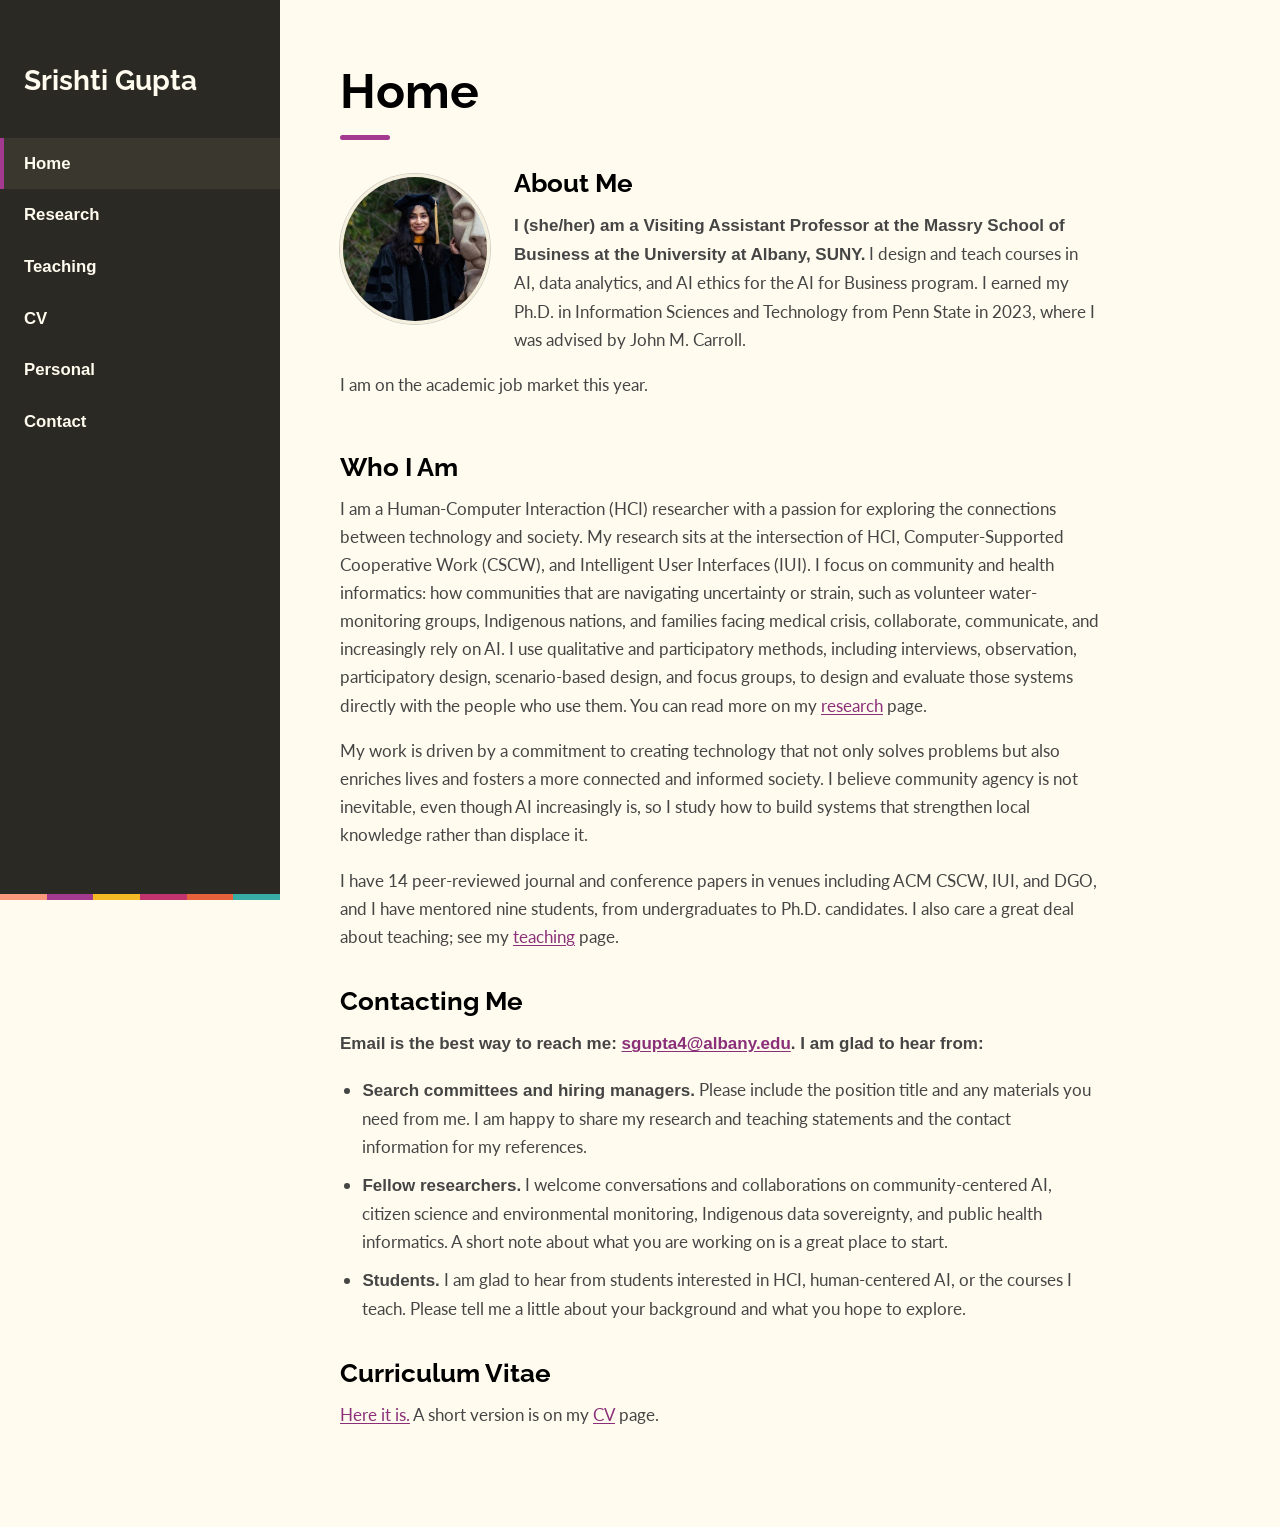
==== commit 96a75fbb: "Add files via upload new upload" ====
--- a/index.html
+++ b/index.html
@@ -3,7 +3,7 @@
 <head>
 <meta charset="UTF-8">
 <meta name="viewport" content="width=device-width, initial-scale=1.0">
-<title>Srishti Gupta — Human-Computer Interaction Researcher</title>
+<title>Srishti Gupta</title>
 <meta name="description" content="Srishti Gupta, Ph.D. — HCI and human-centered AI researcher studying community and health informatics; Visiting Assistant Professor, University at Albany, SUNY.">
 <link rel="preconnect" href="https://fonts.googleapis.com">
 <link rel="preconnect" href="https://fonts.gstatic.com" crossorigin>
@@ -13,116 +13,57 @@
 <body>
 <a class="skip-link" href="#main">Skip to content</a>
 
-<header class="site-header">
-  <div class="wrap-wide">
-    <a class="site-title" href="index.html">Srishti Gupta</a>
-    <nav class="site-nav" aria-label="Primary">
-      <ul>
-        <li><a href="index.html" aria-current="page">Home</a></li>
-        <li><a href="research.html" >Research</a></li>
-        <li><a href="teaching.html" >Teaching</a></li>
-        <li><a href="cv.html" >CV</a></li>
-        <li><a href="personal.html" >Personal</a></li>
-        <li><a href="contact.html" >Contact</a></li>
-      </ul>
-    </nav>
-  </div>
-</header>
+<div class="topbar">
+  <button class="menu-btn" id="menu-btn" aria-label="Open menu" aria-expanded="false" aria-controls="sidebar">&#9776;</button>
+  <a class="topbar-name" href="index.html">Srishti Gupta</a>
+</div>
 
-<main id="main">
-  <div class="wrap">
+<nav class="sidebar" id="sidebar" aria-label="Primary">
+  <a class="sidebar-name" href="index.html">Srishti Gupta</a>
+  <a href="index.html" class="nav-item active" aria-current="page">Home</a><a href="research.html" class="nav-item">Research</a><a href="teaching.html" class="nav-item">Teaching</a><a href="cv.html" class="nav-item">CV</a><a href="personal.html" class="nav-item">Personal</a><a href="contact.html" class="nav-item">Contact</a>
+  <div class="sidebar-stripe" aria-hidden="true"><span style="background:#fb977a"></span><span style="background:#a33a8f"></span><span style="background:#f4b924"></span><span style="background:#c3336e"></span><span style="background:#e8613a"></span><span style="background:#38ada6"></span></div>
+</nav>
+<div class="overlay" id="overlay"></div>
 
-<section class="hero">
-  <p class="kicker">Human-Computer Interaction &middot; Human-Centered AI &middot; Community &amp; Health Informatics</p>
-  <div class="hero-body">
-    <div class="hero-text">
-      <h1>Hi, I'm Srishti.</h1>
-      <p class="lede">I design and study intelligent systems with the communities who use them, so that technology solves real problems and leaves people with more agency, not less.</p>
-    </div>
-    <div class="hero-photo">
-      <img src="assets/images/placeholder-headshot.jpg" width="148" height="148" alt="Srishti Gupta" style="width:100%;height:100%;object-fit:cover;">
-    </div>
-  </div>
-</section>
+<main id="main" class="main">
+<div class="title-block">
+  <h1>Home</h1>
+  <hr class="title-bar">
+</div>
+<div class="content">
+<div class="about">
+<img class="portrait" src="assets/images/srishti-headshot.jpg" width="150" height="150" alt="Srishti Gupta">
+<h2>About Me</h2>
+<p><b>I (she/her) am a Visiting Assistant Professor at the Massry School of Business at the University at Albany, SUNY.</b> I design and teach courses in AI, data analytics, and AI ethics for the AI for Business program. I earned my Ph.D. in Information Sciences and Technology from Penn State in 2023, where I was advised by John M. Carroll.</p>
+<p>I am on the academic job market this year.</p>
+</div>
 
-<section>
-  <p>I am a Human-Computer Interaction (HCI) researcher with a passion for exploring the connections between technology and society. I earned my Ph.D. in Information Sciences and Technology from Penn State in 2023, where I was advised by Dr. John M. Carroll. I am currently a Visiting Assistant Professor at the Massry School of Business, University at Albany, SUNY, where I design and teach courses in AI, data analytics, and AI ethics for the AI for Business program.</p>
-  <p>My research sits at the intersection of HCI, Computer-Supported Cooperative Work (CSCW), and Intelligent User Interfaces (IUI). I focus on community and health informatics: how communities that are navigating uncertainty or strain, such as volunteer water-monitoring groups, Indigenous nations, and families facing medical crisis, collaborate, communicate, and increasingly rely on AI. I use qualitative and participatory methods, including interviews, observation, participatory design, scenario-based design, and focus groups, to design and evaluate those systems directly with the people who use them.</p>
+<h2>Who I Am</h2>
+<p>I am a Human-Computer Interaction (HCI) researcher with a passion for exploring the connections between technology and society. My research sits at the intersection of HCI, Computer-Supported Cooperative Work (CSCW), and Intelligent User Interfaces (IUI). I focus on community and health informatics: how communities that are navigating uncertainty or strain, such as volunteer water-monitoring groups, Indigenous nations, and families facing medical crisis, collaborate, communicate, and increasingly rely on AI. I use qualitative and participatory methods, including interviews, observation, participatory design, scenario-based design, and focus groups, to design and evaluate those systems directly with the people who use them. You can read more on my <a href="research.html">research</a> page.</p>
+<p>My work is driven by a commitment to creating technology that not only solves problems but also enriches lives and fosters a more connected and informed society. I believe community agency is not inevitable, even though AI increasingly is, so I study how to build systems that strengthen local knowledge rather than displace it.</p>
+<p>I have 14 peer-reviewed journal and conference papers in venues including ACM CSCW, IUI, and DGO, and I have mentored nine students, from undergraduates to Ph.D. candidates. I also care a great deal about teaching; see my <a href="teaching.html">teaching</a> page.</p>
 
-  <div class="tags" aria-label="Research areas">
-    <span class="tag">Human-centered AI</span>
-    <span class="tag">Citizen science &amp; sustainability</span>
-    <span class="tag">Indigenous data sovereignty</span>
-    <span class="tag">Public health informatics</span>
-    <span class="tag">Participatory design</span>
-  </div>
-</section>
+<h2>Contacting Me</h2>
+<p><b>Email is the best way to reach me: <a href="mailto:sgupta4@albany.edu">sgupta4@albany.edu</a>. I am glad to hear from:</b></p>
+<ul>
+<li><b>Search committees and hiring managers.</b> Please include the position title and any materials you need from me. I am happy to share my research and teaching statements and the contact information for my references.</li>
+<li><b>Fellow researchers.</b> I welcome conversations and collaborations on community-centered AI, citizen science and environmental monitoring, Indigenous data sovereignty, and public health informatics. A short note about what you are working on is a great place to start.</li>
+<li><b>Students.</b> I am glad to hear from students interested in HCI, human-centered AI, or the courses I teach. Please tell me a little about your background and what you hope to explore.</li>
+</ul>
 
-<section class="split">
-  <div>
-    <p class="label">Get in touch:</p>
-    <nav aria-label="Quick links">
-      <ul>
-        <li><a href="research.html">Research</a></li>
-        <li><a href="teaching.html">Teaching</a></li>
-        <li><a href="cv.html">CV</a></li>
-        <li><a href="contact.html">Contact</a></li>
-      </ul>
-    </nav>
-  </div>
-  <div>
-    <p>My work is driven by a commitment to creating technology that not only solves problems but also enriches lives and fosters a more connected and informed society. I believe community agency is not inevitable, even though AI increasingly is, so I study how to build systems that strengthen local knowledge rather than displace it.</p>
-    <p>I have 14 peer-reviewed journal and conference papers in venues including ACM CSCW, IUI, and DGO, and I have mentored nine students, from undergraduates to Ph.D. candidates.</p>
-  </div>
-</section>
+<h2>Curriculum Vitae</h2>
+<p><a href="assets/Srishti_Gupta_CV.pdf">Here it is.</a> A short version is on my <a href="cv.html">CV</a> page.</p>
 
-<section>
-  <h2>A few things I'm proud of</h2>
-
-  <div class="project">
-    <h3>Helping citizen scientists work together</h3>
-    <p class="meta">Dissertation &middot; Penn State, 2017&ndash;2023</p>
-    <p>Volunteer groups across the United States monitor the health of their local streams, yet roughly 70% of U.S. streams remain unassessed. I studied how these hyperlocal groups collaborate and what technology could help them share knowledge across a distributed infrastructure, through interviews, field observation, and participatory design work with groups in Pennsylvania and a national water data network. This work appears in ACM CSCW and Interacting with Computers.</p>
-  </div>
-
-  <div class="project">
-    <h3>Culturally grounded AI with tribal nations</h3>
-    <p class="meta">Co-design with tribal communities &middot; 2023&ndash;present</p>
-    <p>Together with tribal partners and collaborators, I have studied how large language models can support tribal emergency management and disaster resilience while remaining accountable to Indigenous data sovereignty and self-determination. The work, from fieldwork and co-design sessions through to the TribalLLM prototype, has been presented at ACM IUI and accepted at DGO 2026.</p>
-  </div>
-
-  <div class="project">
-    <h3>Building courses where none existed</h3>
-    <p class="meta">University at Albany, SUNY &middot; 2024&ndash;present</p>
-    <p>I designed all of my courses from scratch for the AI for Business program, from introductory Python programming to a graduate seminar on AI ethics. My students learn to question a result, interrogate an assumption, and reason about a system rather than simply operate it.</p>
-  </div>
-
-  <p><a href="research.html">More about my research &rarr;</a></p>
-</section>
-
-<section class="callout">
-  <p style="margin:0;">I am a Visiting Assistant Professor at the University at Albany and am on the academic job market this year. <a href="contact.html">Get in touch</a> or see my <a href="cv.html">CV</a>.</p>
-</section>
-
-  </div>
+</div>
 </main>
 
-<footer class="site-footer">
-  <div class="wrap-wide">
-    <nav aria-label="Footer">
-      <ul>
-        <li><a href="index.html">Home</a></li>
-        <li><a href="research.html">Research</a></li>
-        <li><a href="teaching.html">Teaching</a></li>
-        <li><a href="cv.html">CV</a></li>
-        <li><a href="personal.html">Personal</a></li>
-        <li><a href="contact.html">Contact</a></li>
-      </ul>
-    </nav>
-    <p class="credit">Srishti Gupta, Ph.D. &middot; <a href="mailto:sgupta4@albany.edu">sgupta4@albany.edu</a></p>
-  </div>
-  <div class="stripe" aria-hidden="true"><span></span><span></span><span></span><span></span><span></span><span></span></div>
-</footer>
-
+<script>
+(function(){
+  var b=document.getElementById('menu-btn'),s=document.getElementById('sidebar'),o=document.getElementById('overlay');
+  function set(open){s.classList.toggle('open',open);o.classList.toggle('show',open);b.setAttribute('aria-expanded',open?'true':'false');}
+  b.addEventListener('click',function(){set(!s.classList.contains('open'));});
+  o.addEventListener('click',function(){set(false);});
+})();
+</script>
 </body>
 </html>
--- a/assets/style.css
+++ b/assets/style.css
@@ -1,284 +1,69 @@
-/* ---------------------------------------------------------
-   Srishti Gupta — personal site
-   Styled after the "Kigen" WordPress.com theme:
-   cream background, black/charcoal ink, Newsreader serif,
-   a narrow reading column, and a six-color striped rule
-   as the signature footer flourish.
---------------------------------------------------------- */
+/* Srishti Gupta personal site: sidebar layout, cream palette */
+:root{
+  --cream:#fffbee; --cream-raised:#f5efdd; --ink:#454545; --black:#000;
+  --tan:#d5d0c8; --focus:#a33a8f; --link:#8a2f78;
+  --side-bg:#2b2923; --side-ink:#fffbee; --side-hover:#3a372f;
+  --side-w:280px;
+}
+@media (prefers-color-scheme: dark){
+  :root{ --cream:#1c1a15; --cream-raised:#26221b; --ink:#d9d3c4; --black:#fdf8ec; --tan:#47412f; --focus:#e08fce; --link:#e08fce; --side-bg:#12110d; --side-ink:#fdf8ec; --side-hover:#26221b; }
+}
+*{box-sizing:border-box}
+html{scroll-behavior:smooth}
+body{margin:0;background:var(--cream);color:var(--ink);font-family:"Lato",Arial,Helvetica,sans-serif;font-size:17px;line-height:1.65;-webkit-font-smoothing:antialiased}
+a{color:var(--link);text-underline-offset:2px}
+a:hover{color:var(--focus)}
+a:focus-visible,button:focus-visible{outline:3px solid var(--focus);outline-offset:2px}
+.skip-link{position:absolute;left:-9999px;top:0;background:var(--black);color:var(--cream);padding:.6rem 1rem;z-index:200}
+.skip-link:focus{left:1rem;top:1rem}
 
-:root {
-  --cream: #fffbee;
-  --cream-raised: #f5efdd;
-  --ink: #454545;
-  --black: #000000;
-  --tan: #d5d0c8;
-  --focus: #a33a8f;
-  --content-width: 700px;
-  --wide-width: 1000px;
+/* sidebar */
+.sidebar{position:fixed;top:0;left:0;bottom:0;width:var(--side-w);background:var(--side-bg);display:flex;flex-direction:column;z-index:100;overflow-y:auto}
+.sidebar .sidebar-name,.sidebar .sidebar-name:hover{font-family:"Raleway",Arial,sans-serif;font-weight:700;font-size:1.75rem;line-height:1.2;color:var(--side-ink);text-decoration:none;padding:64px 24px 40px}
+.nav-item{display:block;color:var(--side-ink);text-decoration:none;font-weight:700;padding:12px 24px;font-size:1.05rem}
+.nav-item:hover{background:var(--side-hover);color:var(--side-ink)}
+.nav-item.active{background:var(--side-hover);box-shadow:inset 4px 0 0 var(--focus)}
+.sidebar-stripe{display:flex;height:6px;margin-top:auto;flex:0 0 6px}
+.sidebar-stripe span{flex:1}
+.topbar,.overlay{display:none}
+
+/* main */
+.main{margin-left:calc(var(--side-w) + 60px);margin-right:40px;max-width:760px;padding-bottom:80px}
+.title-block{margin-top:64px}
+.title-block h1{font-family:"Raleway",Arial,sans-serif;font-weight:700;font-size:clamp(2.2rem,5vw,3rem);line-height:1.15;color:var(--black);margin:0}
+.title-bar{width:50px;border:0;border-top:5px solid var(--focus);border-radius:5px;margin:16px 0 28px}
+h2,h3{font-family:"Raleway",Arial,sans-serif;font-weight:700;color:var(--black);line-height:1.25}
+h2{font-size:1.6rem;margin:2.2rem 0 .7rem}
+h3{font-size:1.2rem}
+p{margin:0 0 1.1rem}
+ul{padding-left:1.4rem}
+li{margin-bottom:.6rem}
+.about::after{content:"";display:block;clear:both}
+.about h2{margin-top:0}
+.portrait{float:left;width:150px;height:150px;object-fit:cover;border-radius:50%;margin:6px 24px 8px 0;border:3px solid var(--cream-raised);box-shadow:0 0 0 1px var(--tan)}
+
+/* content blocks reused from earlier pages */
+.project{margin:0 0 2rem}
+.project .meta{font-size:.92rem;margin:-.4rem 0 .6rem;opacity:.85}
+.paper-links{list-style:none;padding:0;margin:.7rem 0 0;font-size:.95rem}
+.paper-links li{padding:.3rem 0;margin:0}
+.paper-links .venue{opacity:.75}
+.timeline-item{display:grid;grid-template-columns:130px 1fr;gap:1rem;padding:.55rem 0;border-top:1px solid var(--tan)}
+.timeline-item:last-of-type{border-bottom:1px solid var(--tan)}
+.timeline-item .when{font-weight:700;color:var(--black);font-size:.95rem}
+.btn{display:inline-block;background:var(--side-bg);color:var(--side-ink);padding:.6rem 1.1rem;border-radius:4px;text-decoration:none;font-weight:700}
+.btn:hover{background:var(--focus);color:#fff}
+
+/* small screens: top bar + collapsible sidebar */
+@media (max-width:991px){
+  .topbar{display:flex;align-items:center;gap:14px;position:fixed;top:0;left:0;right:0;height:56px;background:var(--side-bg);z-index:90;padding:0 16px}
+  .menu-btn{background:none;border:0;color:var(--side-ink);font-size:1.7rem;cursor:pointer;padding:4px 8px}
+  .topbar .topbar-name{color:var(--side-ink);text-decoration:none;font-family:"Raleway",Arial,sans-serif;font-weight:700;font-size:1.2rem}
+  .sidebar{transform:translateX(-100%);transition:transform .2s}
+  .sidebar.open{transform:none}
+  .overlay.show{display:block;position:fixed;inset:0;background:rgba(0,0,0,.5);z-index:95}
+  .main{margin:0;padding:56px 20px 60px;max-width:none}
+  .title-block{margin-top:36px}
+  .timeline-item{grid-template-columns:1fr;gap:.1rem}
 }
-
-@media (prefers-color-scheme: dark) {
-  :root {
-    --cream: #1c1a15;
-    --cream-raised: #26221b;
-    --ink: #d9d3c4;
-    --black: #fdf8ec;
-    --tan: #47412f;
-    --focus: #e08fce;
-  }
-}
-
-* { box-sizing: border-box; }
-html { scroll-behavior: smooth; }
-
-body {
-  margin: 0;
-  background: var(--cream);
-  color: var(--ink);
-  font-family: "Lato", Arial, Helvetica, sans-serif;
-  font-size: 18px;
-  line-height: 1.65;
-  -webkit-font-smoothing: antialiased;
-}
-
-a { color: var(--black); text-decoration-underline; text-decoration-thickness: 0.5px; text-underline-offset: 2px; }
-a:hover { color: var(--focus); }
-a:focus-visible, button:focus-visible {
-  outline: 3px solid var(--focus);
-  outline-offset: 2px;
-}
-
-.skip-link {
-  position: absolute;
-  left: -9999px;
-  top: 0;
-  background: var(--black);
-  color: var(--cream);
-  padding: 0.6rem 1rem;
-  z-index: 100;
-}
-.skip-link:focus { left: 1rem; top: 1rem; }
-
-h1, h2, h3, h4 {
-  font-family: "Raleway", Arial, Helvetica, sans-serif;
-  font-weight: 600;
-  color: var(--black);
-  line-height: 1.2;
-}
-
-h1 { font-size: clamp(2rem, 5vw, 2.7rem); font-weight: 600; }
-h2 { font-size: 1.5rem; margin-top: 3rem; font-weight: 600; }
-h3 { font-size: 1.2rem; margin-bottom: 0.3rem; font-weight: 600; }
-
-p { margin: 0 0 1.1rem; }
-
-.wrap { max-width: var(--content-width); margin: 0 auto; padding: 0 1.4rem; }
-.wrap-wide { max-width: var(--wide-width); margin: 0 auto; padding: 0 1.4rem; }
-
-/* ---------- Header ---------- */
-header.site-header { padding: 2.4rem 0 1.6rem; }
-.site-header .wrap-wide {
-  display: flex;
-  align-items: baseline;
-  justify-content: space-between;
-  flex-wrap: wrap;
-  gap: 0.6rem 1.4rem;
-}
-.site-title {
-  font-family: "Raleway", Arial, Helvetica, sans-serif;
-  font-weight: 500;
-  font-size: 1.5rem;
-  text-decoration: none;
-  color: var(--black);
-}
-.site-title:hover { color: var(--focus); }
-
-nav.site-nav { font-size: 0.95rem; }
-nav.site-nav ul {
-  list-style: none;
-  display: flex;
-  flex-wrap: wrap;
-  gap: 1.3rem;
-  margin: 0;
-  padding: 0;
-}
-nav.site-nav a {
-  text-decoration: none;
-  color: var(--ink);
-}
-nav.site-nav a:hover,
-nav.site-nav a[aria-current="page"] {
-  color: var(--black);
-  text-decoration: underline;
-  text-decoration-thickness: 0.5px;
-  text-underline-offset: 3px;
-}
-
-/* ---------- Hero ---------- */
-.hero { padding: 1.6rem 0 1rem; }
-.hero .kicker {
-  font-size: 1rem;
-  color: var(--ink);
-  margin-bottom: 0.4rem;
-}
-.hero-body { display: flex; gap: 2rem; align-items: center; flex-wrap: wrap-reverse; }
-.hero-text { flex: 1 1 380px; }
-.hero-photo {
-  flex: 0 0 auto;
-  width: 148px; height: 148px;
-  border-radius: 50%;
-  overflow: hidden;
-  border: 3px solid var(--cream-raised);
-  box-shadow: 0 0 0 1px var(--tan);
-  background: var(--cream-raised);
-}
-.hero-photo img { width: 100%; height: 100%; object-fit: cover; display: block; }
-.lede { font-size: 1.15rem; color: var(--ink); }
-
-/* ---------- Placeholder callouts ---------- */
-.placeholder-text {
-  color: var(--ink);
-  opacity: 0.85;
-}
-.placeholder-img {
-  display: block;
-  width: 100%;
-  height: auto;
-  border-radius: 4px;
-}
-figure.ph {
-  margin: 1.6rem 0;
-}
-figure.ph figcaption {
-  font-size: 0.85rem;
-  color: var(--ink);
-  margin-top: 0.4rem;
-  opacity: 0.8;
-}
-
-/* ---------- Image gallery (home page, Kigen signature) ---------- */
-.gallery {
-  display: grid;
-  grid-template-columns: repeat(3, 1fr);
-  gap: 0.6rem;
-  margin: 2rem 0;
-}
-.gallery img { width: 100%; height: 100%; object-fit: cover; display: block; border-radius: 3px; }
-@media (max-width: 640px) {
-  .gallery { grid-template-columns: repeat(2, 1fr); }
-}
-
-/* ---------- Two-column "get in touch / bio" block ---------- */
-.split {
-  display: grid;
-  grid-template-columns: 1fr 1.4fr;
-  gap: 2.5rem;
-  margin: 2.4rem 0;
-}
-@media (max-width: 640px) {
-  .split { grid-template-columns: 1fr; }
-}
-.split .label { font-size: 0.95rem; margin-bottom: 0.6rem; }
-.split nav ul { list-style: none; margin: 0; padding: 0; }
-.split nav li { margin-bottom: 0.3rem; }
-
-/* ---------- Sections / cards ---------- */
-main { padding-bottom: 3rem; }
-
-.tags { display: flex; flex-wrap: wrap; gap: 0.5rem; margin: 1rem 0 0.4rem; }
-.tag {
-  font-size: 0.82rem;
-  color: var(--ink);
-  background: var(--cream-raised);
-  border: 1px solid var(--tan);
-  padding: 0.2rem 0.7rem;
-  border-radius: 999px;
-}
-
-.project { padding: 1.6rem 0; border-bottom: 1px solid var(--tan); }
-.project:last-child { border-bottom: none; }
-.project h3 { margin-bottom: 0.35rem; }
-.project .meta { font-size: 0.9rem; color: var(--ink); margin-bottom: 0.5rem; }
-
-.paper-links { list-style: none; padding: 0; margin: 0.7rem 0 0; font-size: 0.92rem; }
-.paper-links li { padding: 0.35rem 0; color: var(--ink); }
-.paper-links .venue { color: var(--ink); opacity: 0.75; }
-
-.callout {
-  background: var(--cream-raised);
-  border: 1px solid var(--tan);
-  padding: 1.1rem 1.3rem;
-  border-radius: 4px;
-  margin: 1.6rem 0;
-}
-
-.btn {
-  display: inline-block;
-  font-weight: 600;
-  font-size: 0.95rem;
-  text-decoration: none;
-  color: var(--cream);
-  background: var(--black);
-  padding: 0.6rem 1.3rem;
-  border-radius: 3px;
-  border: 1px solid var(--black);
-}
-.btn:hover { background: var(--focus); border-color: var(--focus); color: var(--cream); }
-.btn.secondary { background: transparent; color: var(--black); border: 1px solid var(--black); }
-.btn.secondary:hover { color: var(--cream); background: var(--black); }
-
-.timeline-item {
-  display: grid;
-  grid-template-columns: 140px 1fr;
-  gap: 0.4rem 1.2rem;
-  padding: 1rem 0;
-  border-bottom: 1px solid var(--tan);
-}
-.timeline-item:last-child { border-bottom: none; }
-.timeline-item .when { font-size: 0.88rem; color: var(--ink); }
-@media (max-width: 540px) { .timeline-item { grid-template-columns: 1fr; } }
-
-/* ---------- Footer ---------- */
-footer.site-footer { padding: 2.4rem 0 0; }
-footer.site-footer .wrap-wide {
-  display: flex;
-  justify-content: space-between;
-  align-items: center;
-  flex-wrap: wrap;
-  gap: 0.6rem 1.4rem;
-  padding: 1.6rem 0;
-}
-footer.site-footer nav ul {
-  list-style: none;
-  display: flex;
-  flex-wrap: wrap;
-  gap: 1.1rem;
-  margin: 0; padding: 0;
-  font-size: 0.85rem;
-}
-footer.site-footer nav a { color: var(--ink); text-decoration: none; }
-footer.site-footer nav a:hover { color: var(--black); text-decoration: underline; }
-footer.site-footer .credit { font-size: 0.82rem; color: var(--ink); }
-
-.stripe {
-  display: flex;
-  width: 100%;
-  height: 12px;
-}
-.stripe span { flex: 1 1 0; height: 100%; }
-.stripe span:nth-child(1) { background: #fb977a; }
-.stripe span:nth-child(2) { background: #a33a8f; }
-.stripe span:nth-child(3) { background: #f4b924; }
-.stripe span:nth-child(4) { background: #c3336e; }
-.stripe span:nth-child(5) { background: #e8613a; }
-.stripe span:nth-child(6) { background: #38ada6; }
-
-.scaffold-note {
-  background: var(--cream-raised);
-  border: 1px dashed var(--tan);
-  padding: 0.9rem 1.1rem;
-  border-radius: 4px;
-  font-size: 0.92rem;
-  color: var(--ink);
-  margin-bottom: 2rem;
-}
+@media (max-width:520px){.portrait{float:none;display:block;margin:0 0 16px}}
